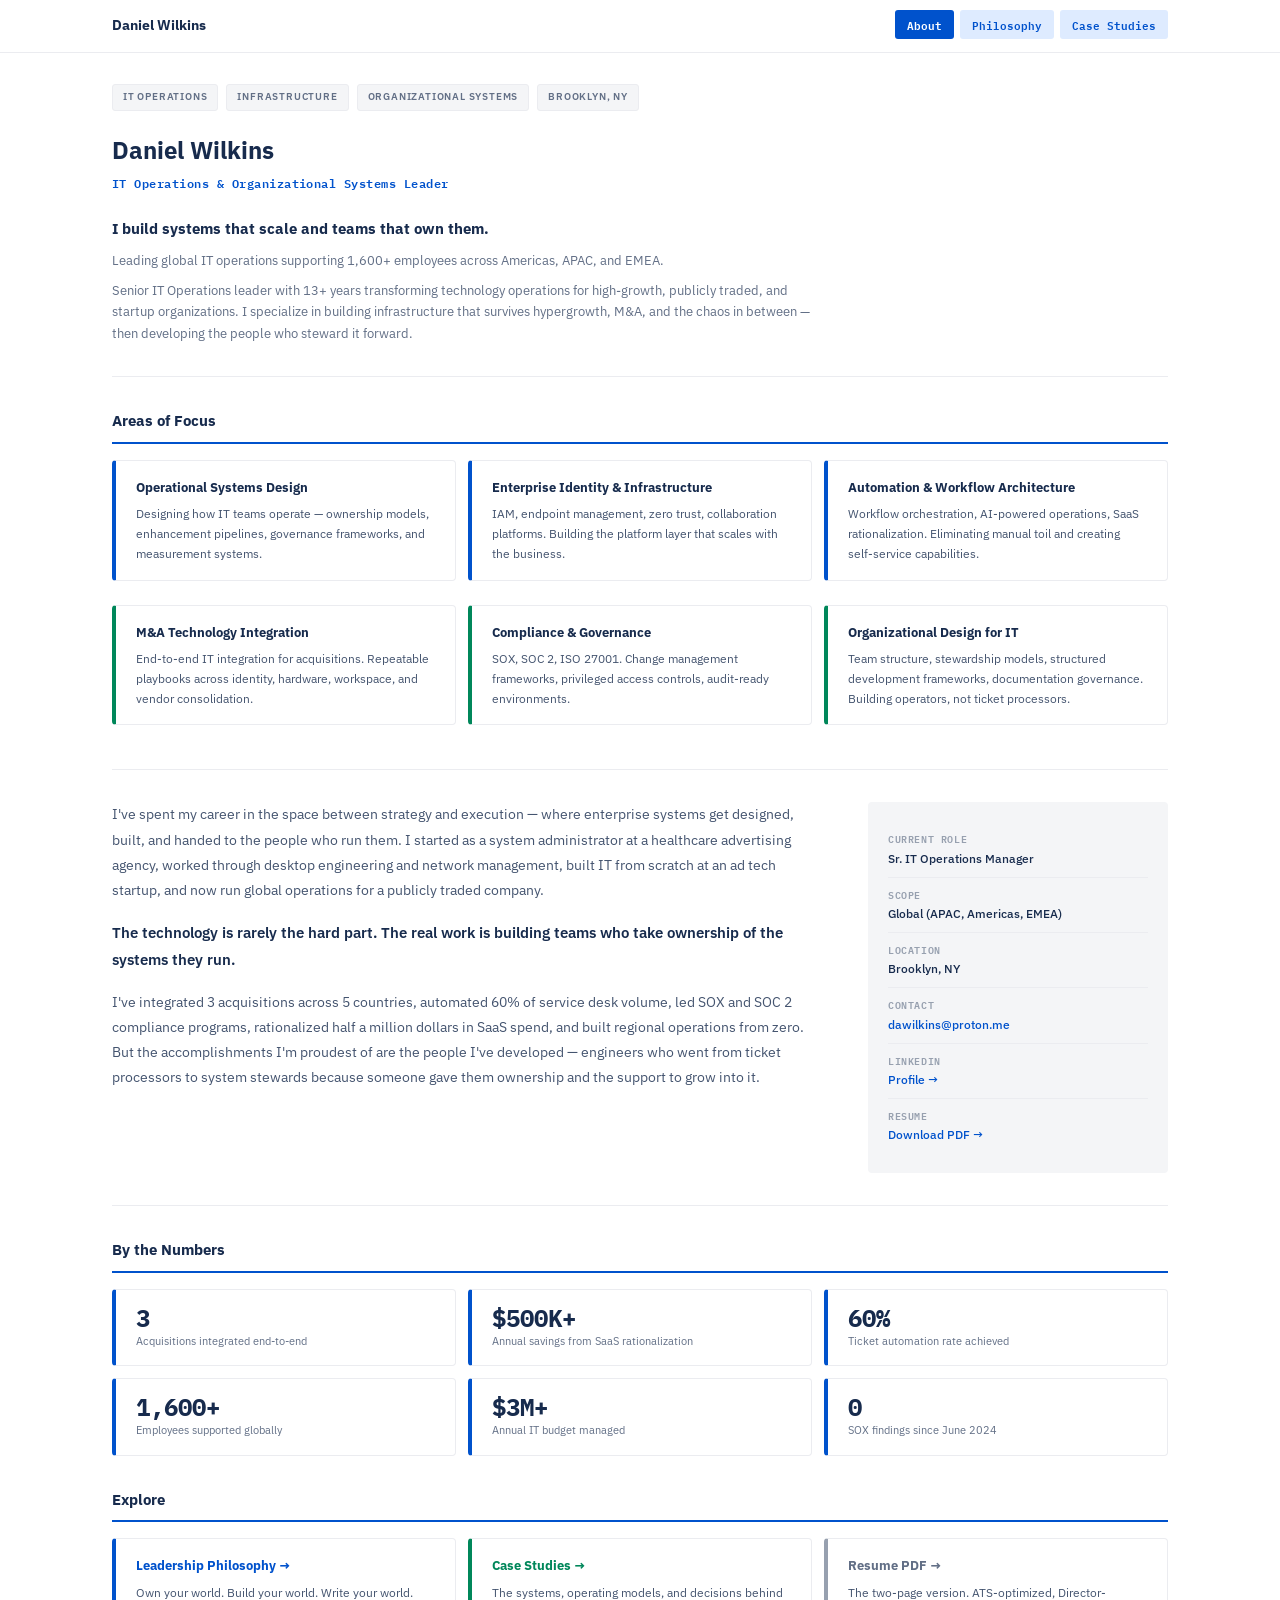
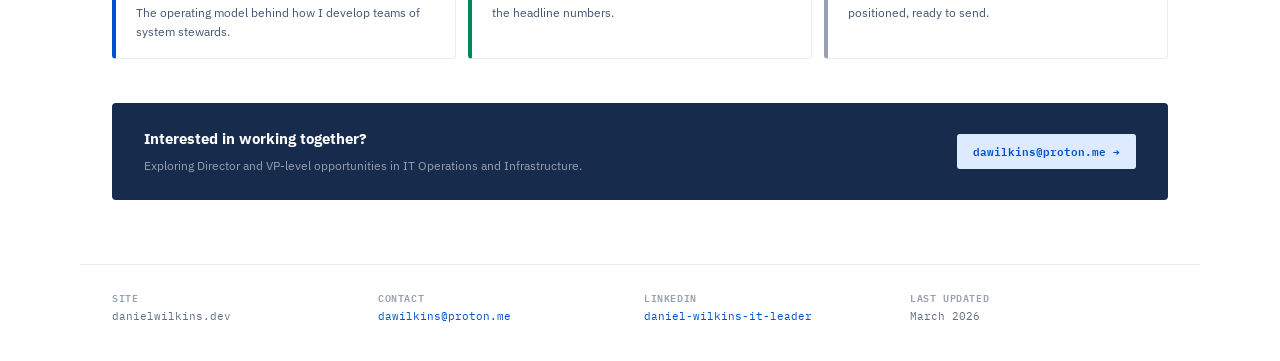
==== index.html @ 51b95b8a "v7 somewhat material updates" ====
<!DOCTYPE html>
<html lang="en">
<head>
<meta charset="UTF-8">
<meta name="viewport" content="width=device-width, initial-scale=1.0">
<title>Daniel Wilkins — IT Operations & Organizational Systems Leader</title>
<meta name="description" content="IT Operations leader who builds scalable operational platforms, develops system stewards, and drives measurable business outcomes across global organizations.">
<link rel="stylesheet" href="style.css">
</head>
<body>
<nav class="nav"><div class="nav-inner">
  <a href="index.html" class="nav-name">Daniel Wilkins</a>
  <button class="nav-toggle" aria-label="Menu" onclick="document.querySelector('.nav-links').classList.toggle('open')"><span></span><span></span><span></span></button>
  <ul class="nav-links">
    <li><a href="index.html" class="active">About</a></li>
    <li><a href="philosophy.html">Philosophy</a></li>
    <li><a href="case-studies.html">Case Studies</a></li>
  </ul>
</div></nav>

<div class="page">

  <div class="scope-bar">
    <span class="scope-tag">IT Operations</span>
    <span class="scope-tag">Infrastructure</span>
    <span class="scope-tag">Organizational Systems</span>
    <span class="scope-tag">Brooklyn, NY</span>
  </div>

  <h1 class="page-title">Daniel Wilkins</h1>
  <p style="font-family:var(--mono);font-size:12px;font-weight:600;color:var(--blue);letter-spacing:.04em;margin-bottom:24px;">IT Operations &amp; Organizational Systems Leader</p>

  <p style="font-family:var(--sans);font-size:15px;font-weight:700;color:var(--text);margin-bottom:8px;">I build systems that scale and teams that own them.</p>
  <p style="font-family:var(--sans);font-size:13px;color:var(--text-m);margin-bottom:8px;">Leading global IT operations supporting 1,600+ employees across Americas, APAC, and EMEA.</p>
  <p class="page-subtitle">Senior IT Operations leader with 13+ years transforming technology operations for high-growth, publicly traded, and startup organizations. I specialize in building infrastructure that survives hypergrowth, M&amp;A, and the chaos in between &mdash; then developing the people who steward it forward.</p>

  <hr class="divider">

  <div class="section fade-in">
    <div class="section-header">Areas of Focus</div>
    <div class="three-col">
      <div class="card card-blue"><div class="card-title">Operational Systems Design</div><p>Designing how IT teams operate &mdash; ownership models, enhancement pipelines, governance frameworks, and measurement systems.</p></div>
      <div class="card card-blue"><div class="card-title">Enterprise Identity &amp; Infrastructure</div><p>IAM, endpoint management, zero trust, collaboration platforms. Building the platform layer that scales with the business.</p></div>
      <div class="card card-blue"><div class="card-title">Automation &amp; Workflow Architecture</div><p>Workflow orchestration, AI-powered operations, SaaS rationalization. Eliminating manual toil and creating self-service capabilities.</p></div>
    </div>
    <div class="three-col">
      <div class="card card-green"><div class="card-title">M&amp;A Technology Integration</div><p>End-to-end IT integration for acquisitions. Repeatable playbooks across identity, hardware, workspace, and vendor consolidation.</p></div>
      <div class="card card-green"><div class="card-title">Compliance &amp; Governance</div><p>SOX, SOC 2, ISO 27001. Change management frameworks, privileged access controls, audit-ready environments.</p></div>
      <div class="card card-green"><div class="card-title">Organizational Design for IT</div><p>Team structure, stewardship models, structured development frameworks, documentation governance. Building operators, not ticket processors.</p></div>
    </div>
  </div>

  <hr class="divider">

  <div class="hero-grid fade-in">
    <div>
      <div class="hero-statement">I've spent my career in the space between strategy and execution &mdash; where enterprise systems get designed, built, and handed to the people who run them. I started as a system administrator at a healthcare advertising agency, worked through desktop engineering and network management, built IT from scratch at an ad tech startup, and now run global operations for a publicly traded company.</div>
      <div class="hero-statement"><strong style="font-size:15px;color:var(--text);">The technology is rarely the hard part. The real work is building teams who take ownership of the systems they run.</strong></div>
      <div class="hero-statement">I've integrated 3 acquisitions across 5 countries, automated 60% of service desk volume, led SOX and SOC 2 compliance programs, rationalized half a million dollars in SaaS spend, and built regional operations from zero. But the accomplishments I'm proudest of are the people I've developed &mdash; engineers who went from ticket processors to system stewards because someone gave them ownership and the support to grow into it.</div>
    </div>
    <div class="hero-meta-card">
      <div class="meta-row"><div class="meta-label">Current Role</div><div class="meta-value">Sr. IT Operations Manager</div></div>
      <div class="meta-row"><div class="meta-label">Scope</div><div class="meta-value">Global (APAC, Americas, EMEA)</div></div>
      <div class="meta-row"><div class="meta-label">Location</div><div class="meta-value">Brooklyn, NY</div></div>
      <div class="meta-row"><div class="meta-label">Contact</div><div class="meta-value"><a href="mailto:dawilkins@proton.me">dawilkins@proton.me</a></div></div>
      <div class="meta-row"><div class="meta-label">LinkedIn</div><div class="meta-value"><a href="https://www.linkedin.com/in/daniel-wilkins-it-leader/" target="_blank">Profile &rarr;</a></div></div>
      <div class="meta-row"><div class="meta-label">Resume</div><div class="meta-value"><a href="Daniel_Wilkins_Resume.pdf" target="_blank">Download PDF &rarr;</a></div></div>
    </div>
  </div>

  <hr class="divider">

  <div class="section fade-in">
    <div class="section-header">By the Numbers</div>
    <div class="stat-grid">
      <div class="stat-card"><div class="stat-number">3</div><div class="stat-label">Acquisitions integrated end-to-end</div></div>
      <div class="stat-card"><div class="stat-number">$500K+</div><div class="stat-label">Annual savings from SaaS rationalization</div></div>
      <div class="stat-card"><div class="stat-number">60%</div><div class="stat-label">Ticket automation rate achieved</div></div>
      <div class="stat-card"><div class="stat-number">1,600+</div><div class="stat-label">Employees supported globally</div></div>
      <div class="stat-card"><div class="stat-number">$3M+</div><div class="stat-label">Annual IT budget managed</div></div>
      <div class="stat-card"><div class="stat-number">0</div><div class="stat-label">SOX findings since June 2024</div></div>
    </div>
  </div>

  <div class="section fade-in">
    <div class="section-header">Explore</div>
    <div class="three-col">
      <a href="philosophy.html" class="card card-blue" style="text-decoration:none;transition:border-color .15s">
        <div class="card-title" style="color:var(--blue)">Leadership Philosophy &rarr;</div>
        <p>Own your world. Build your world. Write your world. The operating model behind how I develop teams of system stewards.</p>
      </a>
      <a href="case-studies.html" class="card card-green" style="text-decoration:none;transition:border-color .15s">
        <div class="card-title" style="color:var(--green)">Case Studies &rarr;</div>
        <p>The systems, operating models, and decisions behind the headline numbers.</p>
      </a>
      <a href="Daniel_Wilkins_Resume.pdf" class="card card-gray" style="text-decoration:none;transition:border-color .15s" target="_blank">
        <div class="card-title" style="color:var(--text-m)">Resume PDF &rarr;</div>
        <p>The two-page version. ATS-optimized, Director-positioned, ready to send.</p>
      </a>
    </div>
  </div>

  <div class="cta-banner fade-in">
    <div><h3>Interested in working together?</h3><p>Exploring Director and VP-level opportunities in IT Operations and Infrastructure.</p></div>
    <a href="mailto:dawilkins@proton.me" class="cta-btn">dawilkins@proton.me &rarr;</a>
  </div>

</div>

<footer class="footer">
  <dl class="footer-meta">
    <div><dt>Site</dt><dd>danielwilkins.dev</dd></div>
    <div><dt>Contact</dt><dd><a href="mailto:dawilkins@proton.me">dawilkins@proton.me</a></dd></div>
    <div><dt>LinkedIn</dt><dd><a href="https://www.linkedin.com/in/daniel-wilkins-it-leader/">daniel-wilkins-it-leader</a></dd></div>
    <div><dt>Last Updated</dt><dd>March 2026</dd></div>
  </dl>
</footer>
<script src="script.js"></script>
</body>
</html>
---- style.css ----
@import url('https://fonts.googleapis.com/css2?family=IBM+Plex+Mono:wght@400;500;600;700&family=IBM+Plex+Sans:wght@400;500;600;700&display=swap');
*,*::before,*::after{box-sizing:border-box;margin:0;padding:0}
:root{--text:#172B4D;--text-s:#44546F;--text-m:#626F86;--text-sub:#97A0AF;--border:#EBECF0;--surface:#F4F5F7;--white:#fff;--blue:#0052CC;--blue-l:#DEEBFF;--blue-d:#0747A6;--red:#DE350B;--red-l:#FFEBE6;--green:#00875A;--green-l:#E3FCEF;--yellow:#FF991F;--yellow-l:#FFFAE6;--purple:#6554C0;--purple-l:#F3F0FF;--sans:'IBM Plex Sans',sans-serif;--mono:'IBM Plex Mono',monospace;--mw:1120px}
html{scroll-behavior:smooth;font-size:13px}
body{font-family:var(--sans);color:var(--text);background:var(--white);line-height:1.65;-webkit-font-smoothing:antialiased}
::selection{background:var(--blue);color:#fff}
a{color:var(--blue);text-decoration:none}a:hover{text-decoration:underline}

.nav{position:fixed;top:0;left:0;right:0;z-index:100;background:rgba(255,255,255,.96);backdrop-filter:blur(8px);-webkit-backdrop-filter:blur(8px);border-bottom:1px solid var(--border)}
.nav-inner{max-width:var(--mw);margin:0 auto;padding:0 32px;display:flex;align-items:center;justify-content:space-between;height:52px}
.nav-name{font-family:var(--sans);font-size:14px;font-weight:700;color:var(--text);text-decoration:none}
.nav-links{display:flex;gap:6px;list-style:none}
.nav-links a{font-family:var(--mono);font-size:11px;font-weight:600;color:var(--blue);text-decoration:none;padding:5px 12px;border-radius:3px;background:var(--blue-l);transition:.15s}
.nav-links a:hover,.nav-links a.active{background:var(--blue);color:#fff;text-decoration:none}
.nav-toggle{display:none;background:none;border:none;cursor:pointer;padding:8px}
.nav-toggle span{display:block;width:20px;height:2px;background:var(--text);margin:4px 0}
@media(max-width:640px){.nav-toggle{display:block}.nav-links{display:none;position:absolute;top:52px;left:0;right:0;background:var(--white);border-bottom:1px solid var(--border);flex-direction:column;padding:16px 32px;gap:8px}.nav-links.open{display:flex}.nav-links a{display:block}}

.page{max-width:var(--mw);margin:0 auto;padding:84px 32px 64px}
.scope-bar{display:flex;flex-wrap:wrap;gap:8px;margin-bottom:24px}
.scope-tag{font-family:var(--sans);font-size:10px;font-weight:600;letter-spacing:.08em;text-transform:uppercase;padding:4px 10px;border-radius:3px;background:var(--surface);color:var(--text-m);border:1px solid var(--border)}
.page-title{font-family:var(--sans);font-size:24px;font-weight:700;color:var(--text);margin-bottom:8px;line-height:1.3}
.page-subtitle{font-family:var(--sans);font-size:13px;color:var(--text-m);margin-bottom:32px;max-width:720px;line-height:1.65}
.divider{border:none;border-top:1px solid var(--border);margin:32px 0}
.section{margin-bottom:32px}
.section-header{font-family:var(--sans);font-size:15px;font-weight:700;color:var(--text);padding-bottom:8px;border-bottom:2px solid var(--blue);margin-bottom:16px;display:flex;align-items:center;justify-content:space-between;flex-wrap:wrap;gap:8px}
.badge{font-family:var(--sans);font-size:10px;font-weight:600;letter-spacing:.06em;text-transform:uppercase;padding:3px 8px;border-radius:3px;display:inline-block}
.badge-blue{background:var(--blue-l);color:var(--blue-d)}.badge-green{background:var(--green-l);color:#006644}.badge-yellow{background:var(--yellow-l);color:#974F0C}.badge-red{background:var(--red-l);color:#BF2600}.badge-purple{background:var(--purple-l);color:#403294}.badge-gray{background:var(--surface);color:var(--text-m)}

.card{background:var(--white);border:1px solid var(--border);border-radius:4px;padding:16px 20px;margin-bottom:12px}
.card-blue{border-left:4px solid var(--blue)}.card-red{border-left:4px solid var(--red)}.card-green{border-left:4px solid var(--green)}.card-yellow{border-left:4px solid var(--yellow)}.card-purple{border-left:4px solid var(--purple)}.card-gray{border-left:4px solid var(--text-sub)}
.card-title{font-family:var(--sans);font-size:13px;font-weight:700;color:var(--text);margin-bottom:6px;display:flex;align-items:center;gap:8px;flex-wrap:wrap}
.card p,.card li{font-family:var(--sans);font-size:12px;color:var(--text-s);line-height:1.65}
.card ul{margin:6px 0 0 18px}.card li{margin-bottom:4px}

.hero-grid{display:grid;grid-template-columns:1fr 300px;gap:48px;margin-bottom:32px;align-items:start}
@media(max-width:768px){.hero-grid{grid-template-columns:1fr;gap:24px}}
.hero-statement{font-family:var(--sans);font-size:14px;color:var(--text-s);line-height:1.8;margin-bottom:16px}
.hero-statement strong{color:var(--text);font-weight:600}
.hero-meta-card{background:var(--surface);border-radius:4px;padding:20px}
.meta-row{padding:8px 0;border-bottom:1px solid var(--border)}.meta-row:last-child{border-bottom:none}
.meta-label{font-family:var(--mono);font-size:10px;font-weight:600;text-transform:uppercase;letter-spacing:.06em;color:var(--text-sub);margin-bottom:2px}
.meta-value{font-family:var(--sans);font-size:12px;font-weight:500;color:var(--text)}
.meta-value a{color:var(--blue)}

.stat-grid{display:grid;grid-template-columns:repeat(3,1fr);gap:12px;margin-bottom:12px}
@media(max-width:640px){.stat-grid{grid-template-columns:1fr 1fr}}
.stat-card{background:var(--white);border:1px solid var(--border);border-left:4px solid var(--blue);border-radius:4px;padding:16px 20px}
.stat-number{font-family:var(--mono);font-size:24px;font-weight:700;color:var(--text);line-height:1;margin-bottom:4px}
.stat-label{font-family:var(--sans);font-size:11px;color:var(--text-m);line-height:1.4}

.three-col{display:grid;grid-template-columns:1fr 1fr 1fr;gap:12px;margin-bottom:12px}
@media(max-width:640px){.three-col{grid-template-columns:1fr}}

.mantra-block{background:var(--text);color:#fff;padding:32px;border-radius:4px;margin:24px 0;text-align:center}
.mantra-block blockquote{font-family:var(--sans);font-size:18px;font-weight:700;line-height:1.5;font-style:normal}
.principle-number{font-family:var(--mono);font-size:10px;font-weight:600;letter-spacing:.08em;text-transform:uppercase;color:var(--blue);margin-bottom:4px}

.cta-banner{background:var(--text);border-radius:4px;padding:24px 32px;display:flex;align-items:center;justify-content:space-between;gap:24px;flex-wrap:wrap;margin-top:32px}
.cta-banner h3{font-family:var(--sans);font-size:15px;font-weight:700;color:#fff}
.cta-banner p{font-family:var(--sans);font-size:12px;color:var(--text-sub);margin-top:4px}
.cta-btn{font-family:var(--mono);font-size:11px;font-weight:600;color:var(--blue);background:var(--blue-l);padding:8px 16px;border-radius:3px;text-decoration:none;transition:.15s;white-space:nowrap}
.cta-btn:hover{background:var(--blue);color:#fff;text-decoration:none}

.dl-link{display:inline-flex;align-items:center;gap:6px;font-family:var(--mono);font-size:11px;font-weight:600;color:var(--blue);background:var(--blue-l);padding:6px 14px;border-radius:3px;text-decoration:none;transition:.15s}
.dl-link:hover{background:var(--blue);color:#fff;text-decoration:none}

.case-block{margin-bottom:12px}
.case-block h4{font-family:var(--sans);font-size:12px;font-weight:700;color:var(--text);text-transform:uppercase;letter-spacing:.04em;margin-bottom:6px}
.case-block p,.case-block li{font-family:var(--sans);font-size:12px;color:var(--text-s);line-height:1.65}
.case-block ul{margin:6px 0 0 18px}.case-block li{margin-bottom:4px}
.outcomes-box{background:var(--green-l);border-left:4px solid var(--green);border-radius:4px;padding:16px 20px;margin-top:12px}
.outcomes-box h4{font-family:var(--sans);font-size:12px;font-weight:700;color:#006644;text-transform:uppercase;letter-spacing:.04em;margin-bottom:6px}
.outcomes-box ul{list-style:none;margin:0;padding:0}
.outcomes-box li{font-family:var(--sans);font-size:12px;color:#006644;font-weight:500;padding:3px 0}

.footer{border-top:1px solid var(--border);padding:24px 32px;max-width:var(--mw);margin:0 auto}
.footer-meta{display:grid;grid-template-columns:repeat(auto-fit,minmax(180px,1fr));gap:8px;font-size:11px}
.footer-meta dt{font-family:var(--mono);font-weight:600;text-transform:uppercase;font-size:10px;letter-spacing:.06em;color:var(--text-sub);margin-bottom:2px}
.footer-meta dd{font-family:var(--mono);color:var(--text-m);margin-bottom:12px}
.fade-in{opacity:0;transform:translateY(12px);transition:opacity .4s ease,transform .4s ease}
.fade-in.visible{opacity:1;transform:translateY(0)}
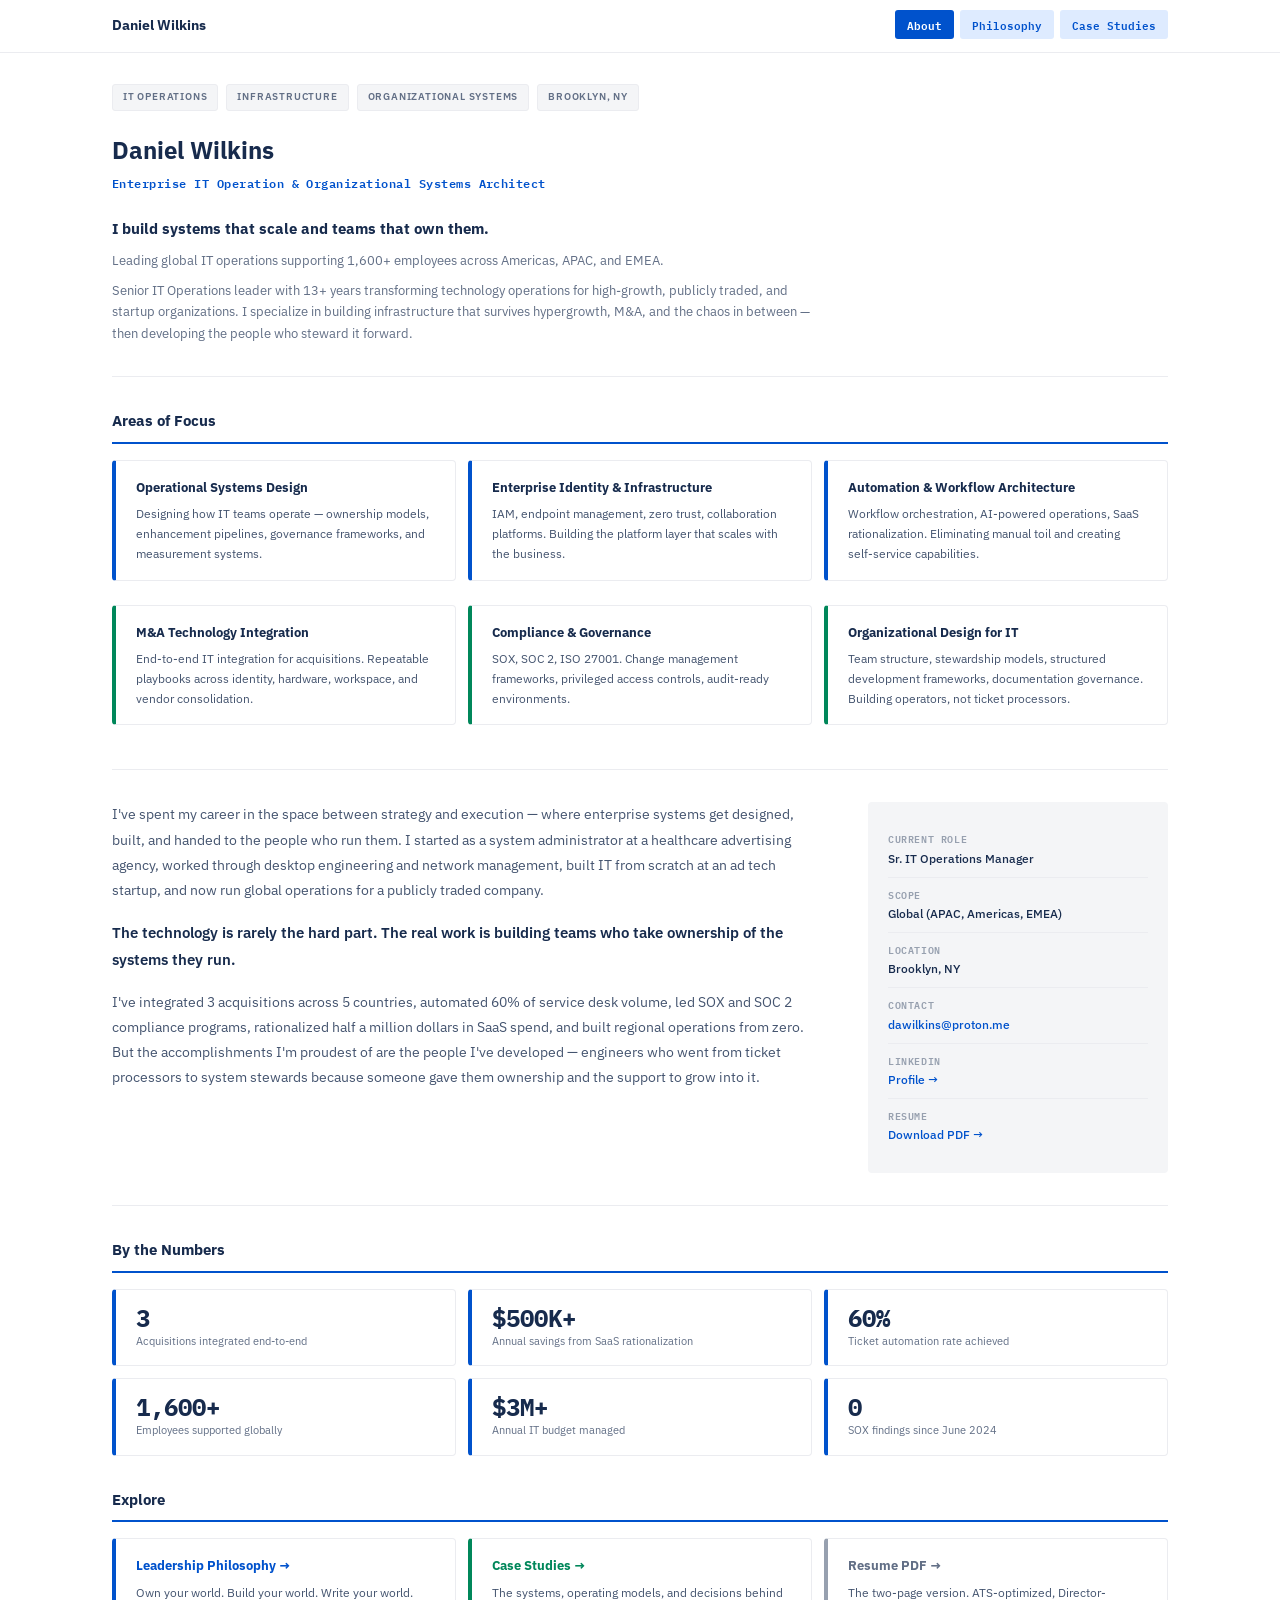
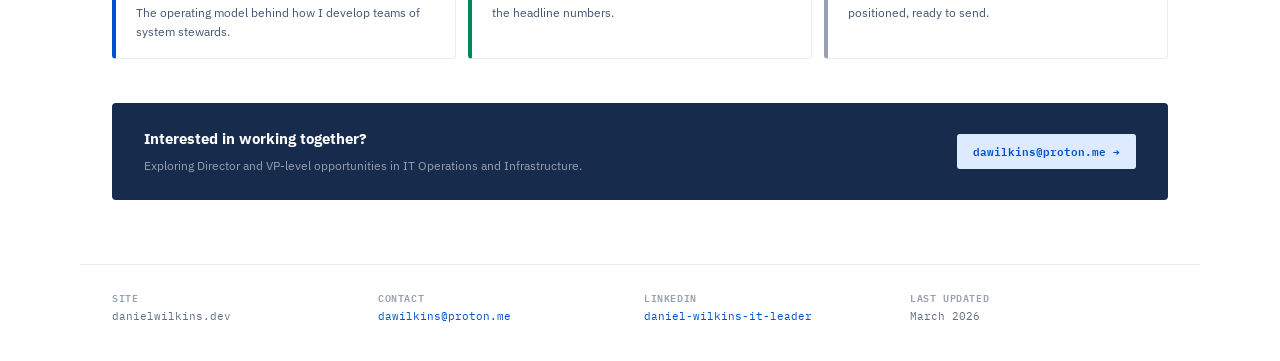
==== commit 42a53c37: "Update index.html slight update to header" ====
--- a/index.html
+++ b/index.html
@@ -28,7 +28,7 @@
   </div>
 
   <h1 class="page-title">Daniel Wilkins</h1>
-  <p style="font-family:var(--mono);font-size:12px;font-weight:600;color:var(--blue);letter-spacing:.04em;margin-bottom:24px;">IT Operations &amp; Organizational Systems Leader</p>
+  <p style="font-family:var(--mono);font-size:12px;font-weight:600;color:var(--blue);letter-spacing:.04em;margin-bottom:24px;">Enterprise IT Operation &amp; Organizational Systems Architect</p>
 
   <p style="font-family:var(--sans);font-size:15px;font-weight:700;color:var(--text);margin-bottom:8px;">I build systems that scale and teams that own them.</p>
   <p style="font-family:var(--sans);font-size:13px;color:var(--text-m);margin-bottom:8px;">Leading global IT operations supporting 1,600+ employees across Americas, APAC, and EMEA.</p>
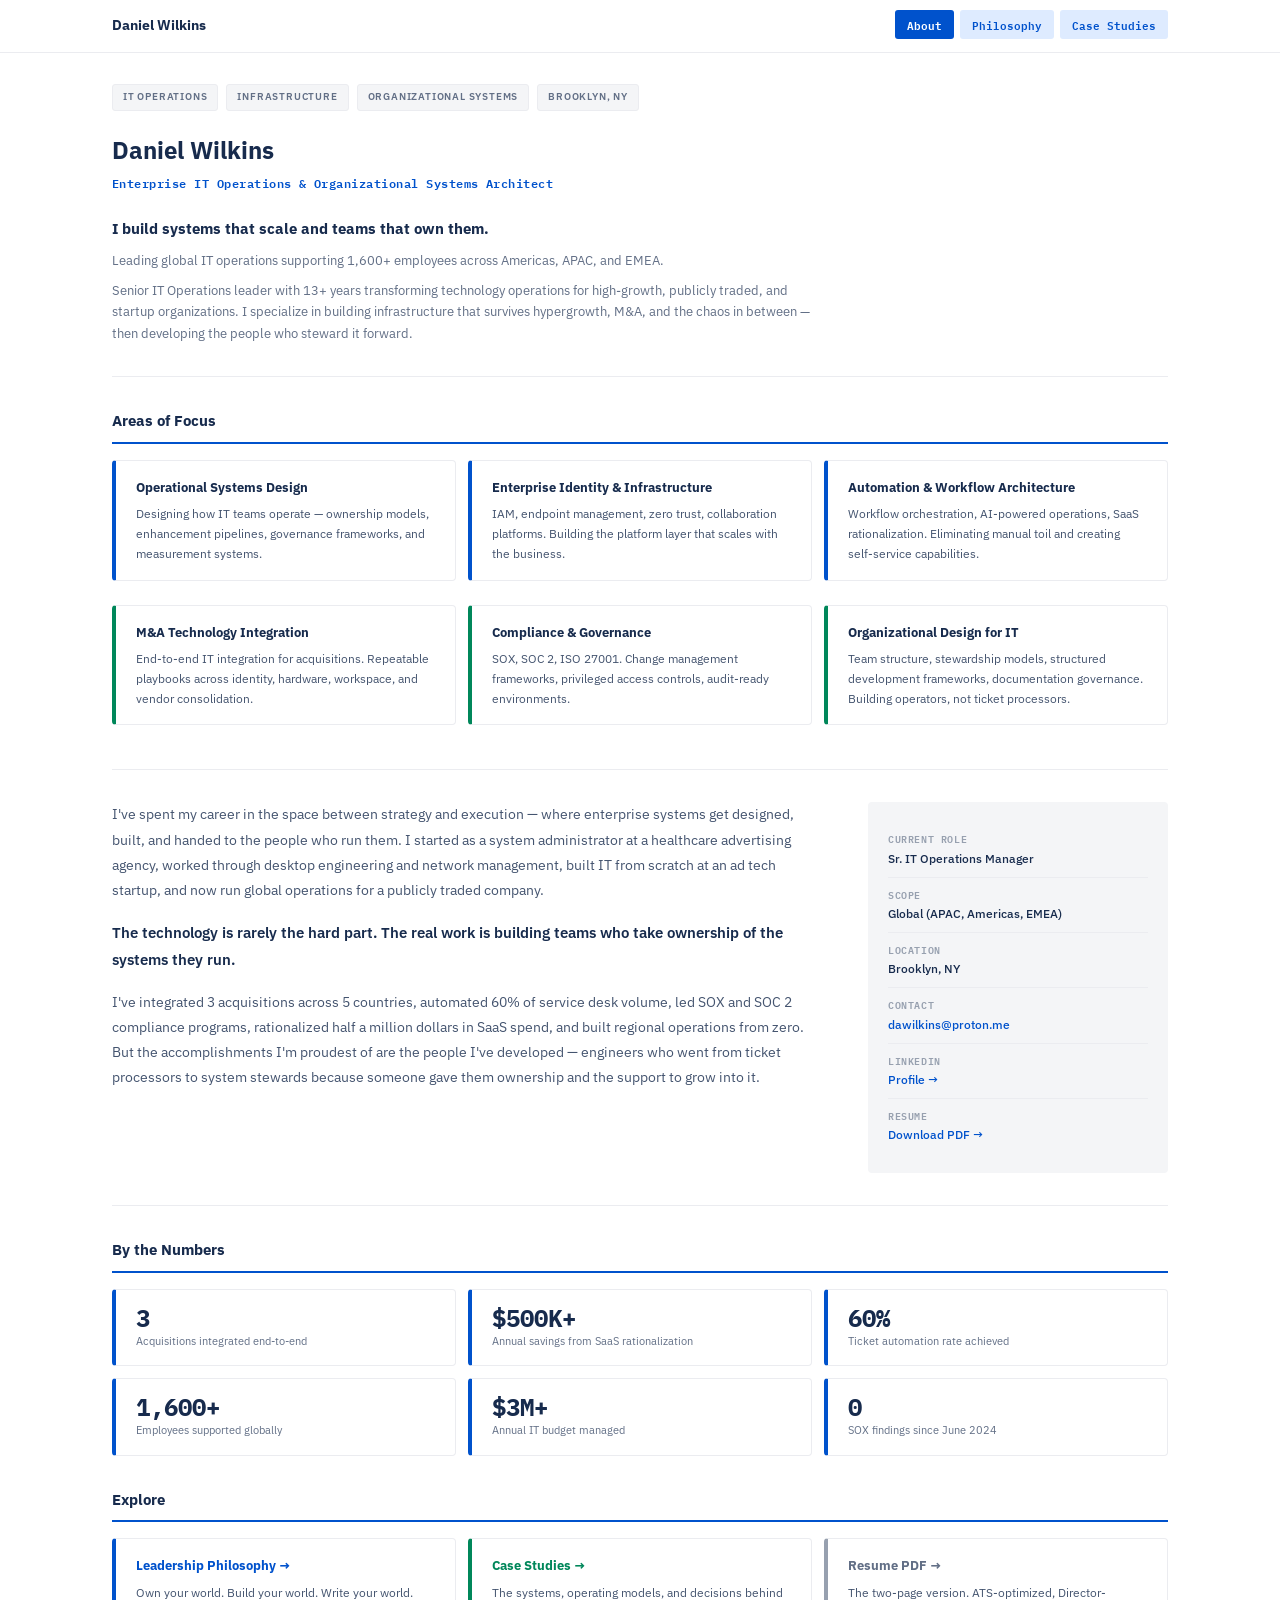
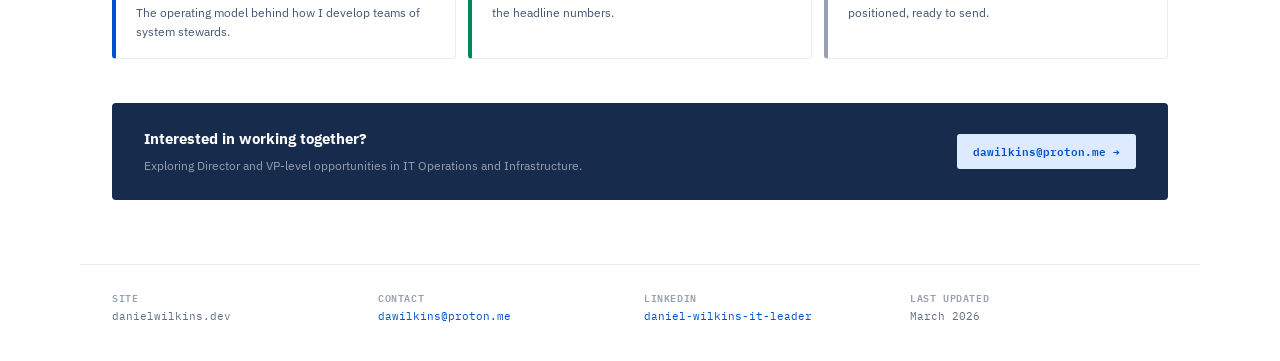
==== commit db24fab9: "Update index.html forgot an 's'" ====
--- a/index.html
+++ b/index.html
@@ -28,7 +28,7 @@
   </div>
 
   <h1 class="page-title">Daniel Wilkins</h1>
-  <p style="font-family:var(--mono);font-size:12px;font-weight:600;color:var(--blue);letter-spacing:.04em;margin-bottom:24px;">Enterprise IT Operation &amp; Organizational Systems Architect</p>
+  <p style="font-family:var(--mono);font-size:12px;font-weight:600;color:var(--blue);letter-spacing:.04em;margin-bottom:24px;">Enterprise IT Operations &amp; Organizational Systems Architect</p>
 
   <p style="font-family:var(--sans);font-size:15px;font-weight:700;color:var(--text);margin-bottom:8px;">I build systems that scale and teams that own them.</p>
   <p style="font-family:var(--sans);font-size:13px;color:var(--text-m);margin-bottom:8px;">Leading global IT operations supporting 1,600+ employees across Americas, APAC, and EMEA.</p>
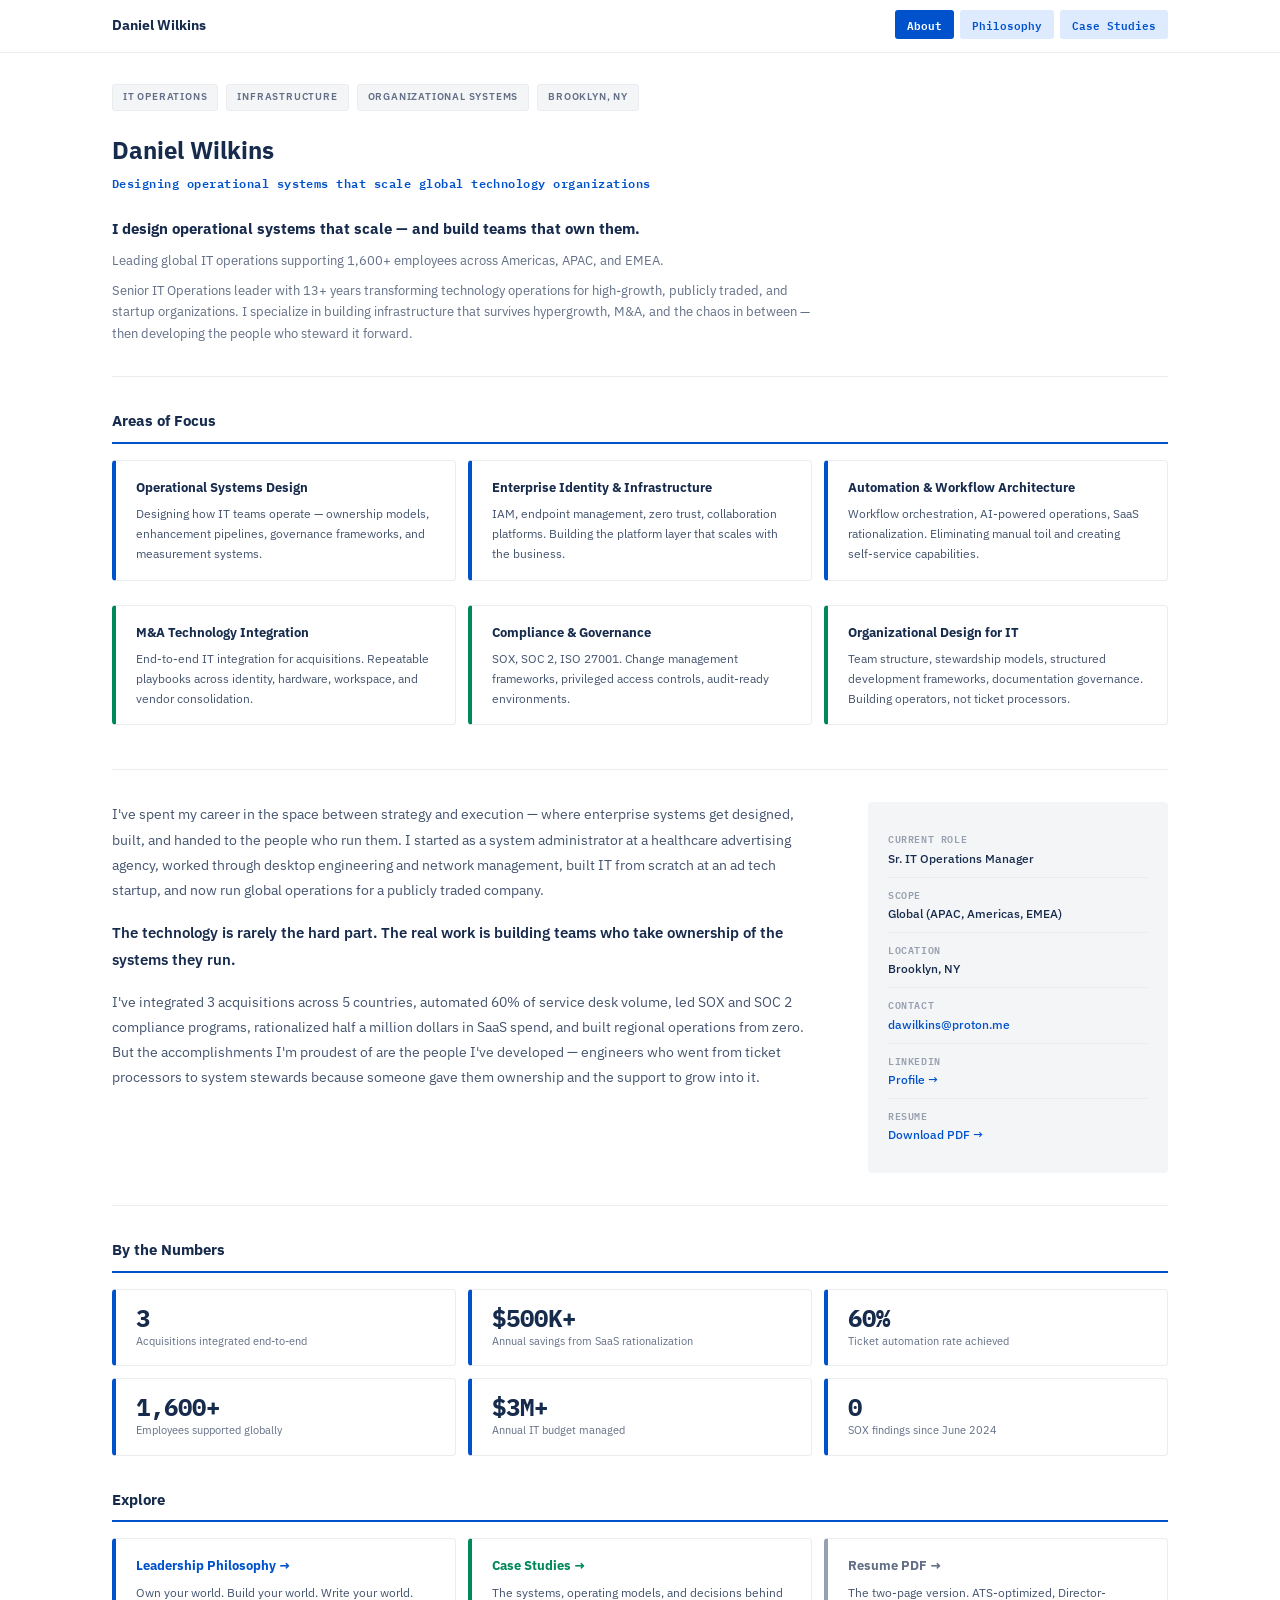
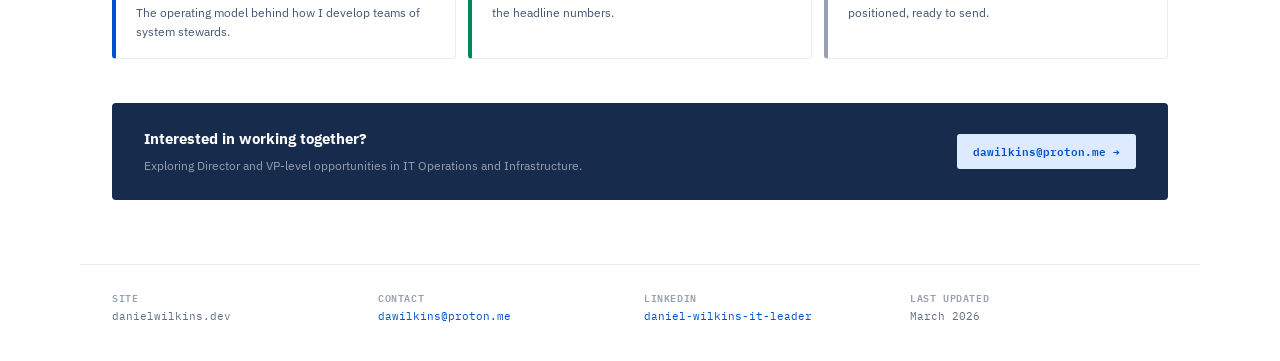
==== commit 458530a3: "Update index.html wording change sir" ====
--- a/index.html
+++ b/index.html
@@ -28,9 +28,9 @@
   </div>
 
   <h1 class="page-title">Daniel Wilkins</h1>
-  <p style="font-family:var(--mono);font-size:12px;font-weight:600;color:var(--blue);letter-spacing:.04em;margin-bottom:24px;">Enterprise IT Operations &amp; Organizational Systems Architect</p>
+  <p style="font-family:var(--mono);font-size:12px;font-weight:600;color:var(--blue);letter-spacing:.04em;margin-bottom:24px;">Designing operational systems that scale global technology organizations</p>
 
-  <p style="font-family:var(--sans);font-size:15px;font-weight:700;color:var(--text);margin-bottom:8px;">I build systems that scale and teams that own them.</p>
+  <p style="font-family:var(--sans);font-size:15px;font-weight:700;color:var(--text);margin-bottom:8px;">I design operational systems that scale — and build teams that own them.</p>
   <p style="font-family:var(--sans);font-size:13px;color:var(--text-m);margin-bottom:8px;">Leading global IT operations supporting 1,600+ employees across Americas, APAC, and EMEA.</p>
   <p class="page-subtitle">Senior IT Operations leader with 13+ years transforming technology operations for high-growth, publicly traded, and startup organizations. I specialize in building infrastructure that survives hypergrowth, M&amp;A, and the chaos in between &mdash; then developing the people who steward it forward.</p>
 
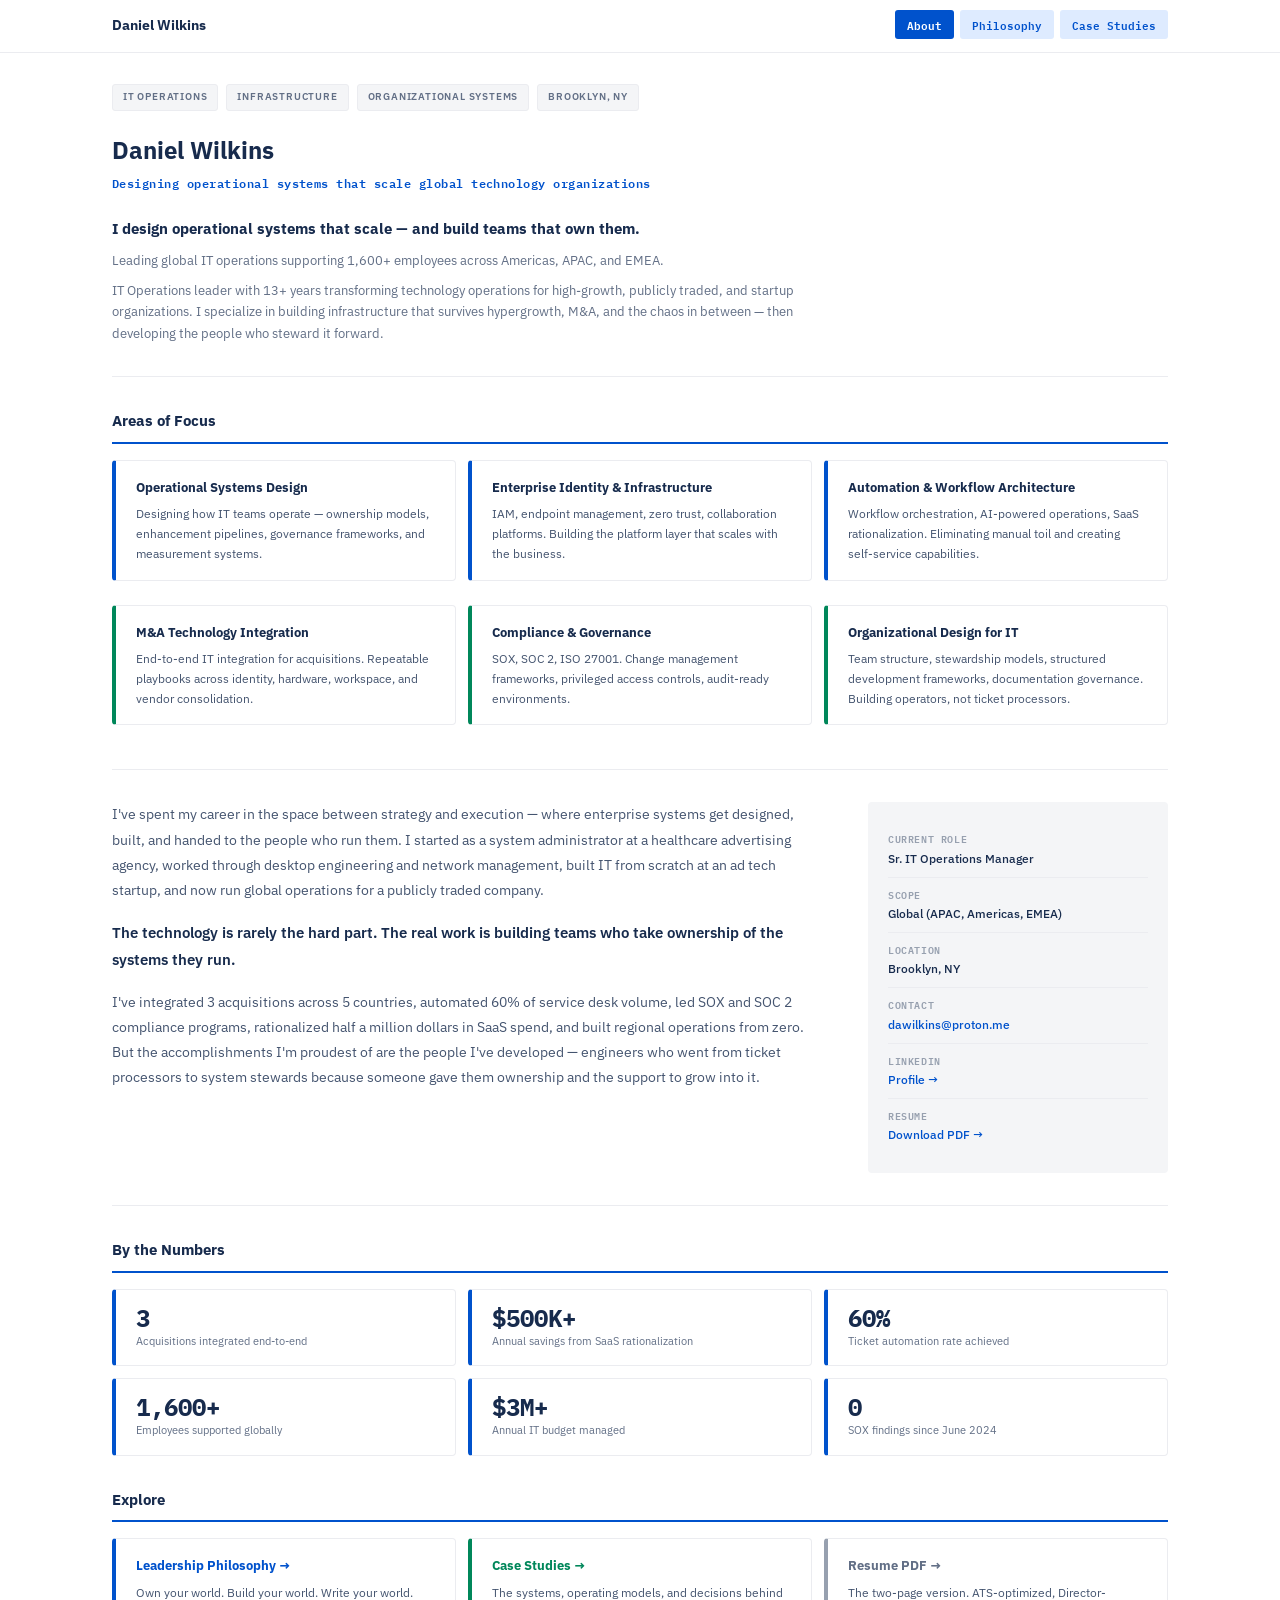
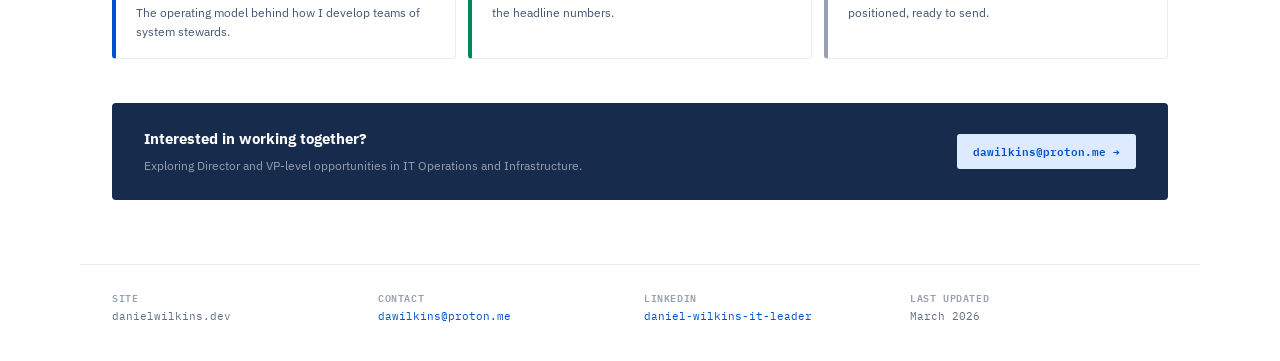
==== commit 5b338d41: "Update index.html smol update" ====
--- a/index.html
+++ b/index.html
@@ -32,7 +32,7 @@
 
   <p style="font-family:var(--sans);font-size:15px;font-weight:700;color:var(--text);margin-bottom:8px;">I design operational systems that scale — and build teams that own them.</p>
   <p style="font-family:var(--sans);font-size:13px;color:var(--text-m);margin-bottom:8px;">Leading global IT operations supporting 1,600+ employees across Americas, APAC, and EMEA.</p>
-  <p class="page-subtitle">Senior IT Operations leader with 13+ years transforming technology operations for high-growth, publicly traded, and startup organizations. I specialize in building infrastructure that survives hypergrowth, M&amp;A, and the chaos in between &mdash; then developing the people who steward it forward.</p>
+  <p class="page-subtitle">IT Operations leader with 13+ years transforming technology operations for high-growth, publicly traded, and startup organizations. I specialize in building infrastructure that survives hypergrowth, M&amp;A, and the chaos in between &mdash; then developing the people who steward it forward.</p>
 
   <hr class="divider">
 
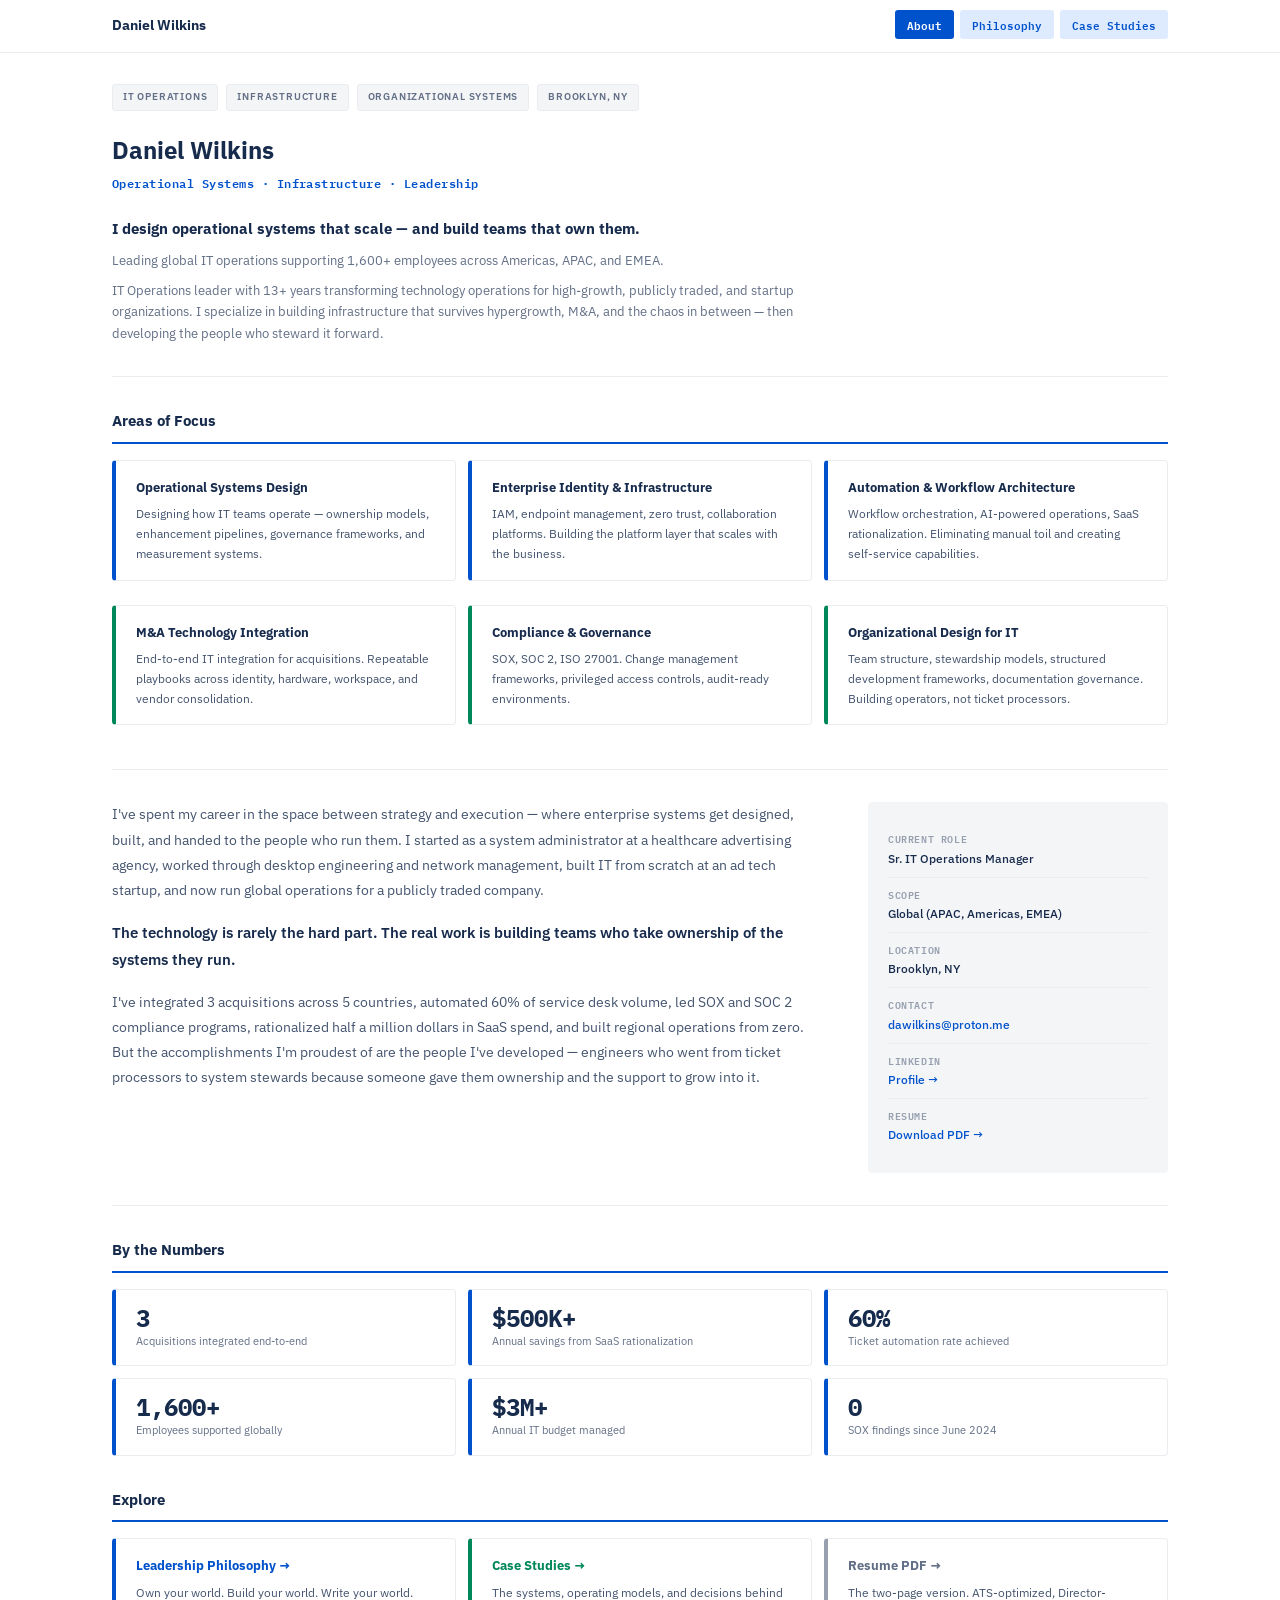
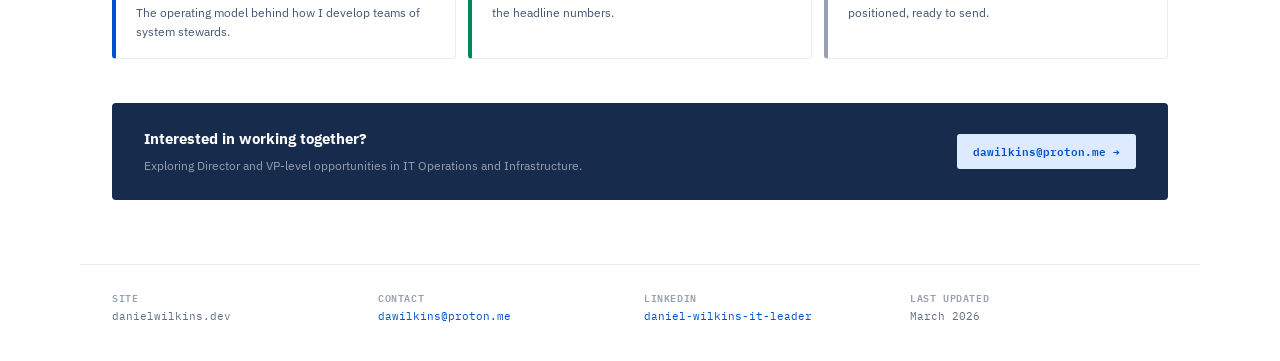
==== commit 7c6d820c: "Update index.html moar change" ====
--- a/index.html
+++ b/index.html
@@ -28,7 +28,7 @@
   </div>
 
   <h1 class="page-title">Daniel Wilkins</h1>
-  <p style="font-family:var(--mono);font-size:12px;font-weight:600;color:var(--blue);letter-spacing:.04em;margin-bottom:24px;">Designing operational systems that scale global technology organizations</p>
+  <p style="font-family:var(--mono);font-size:12px;font-weight:600;color:var(--blue);letter-spacing:.04em;margin-bottom:24px;">Operational Systems · Infrastructure · Leadership</p>
 
   <p style="font-family:var(--sans);font-size:15px;font-weight:700;color:var(--text);margin-bottom:8px;">I design operational systems that scale — and build teams that own them.</p>
   <p style="font-family:var(--sans);font-size:13px;color:var(--text-m);margin-bottom:8px;">Leading global IT operations supporting 1,600+ employees across Americas, APAC, and EMEA.</p>
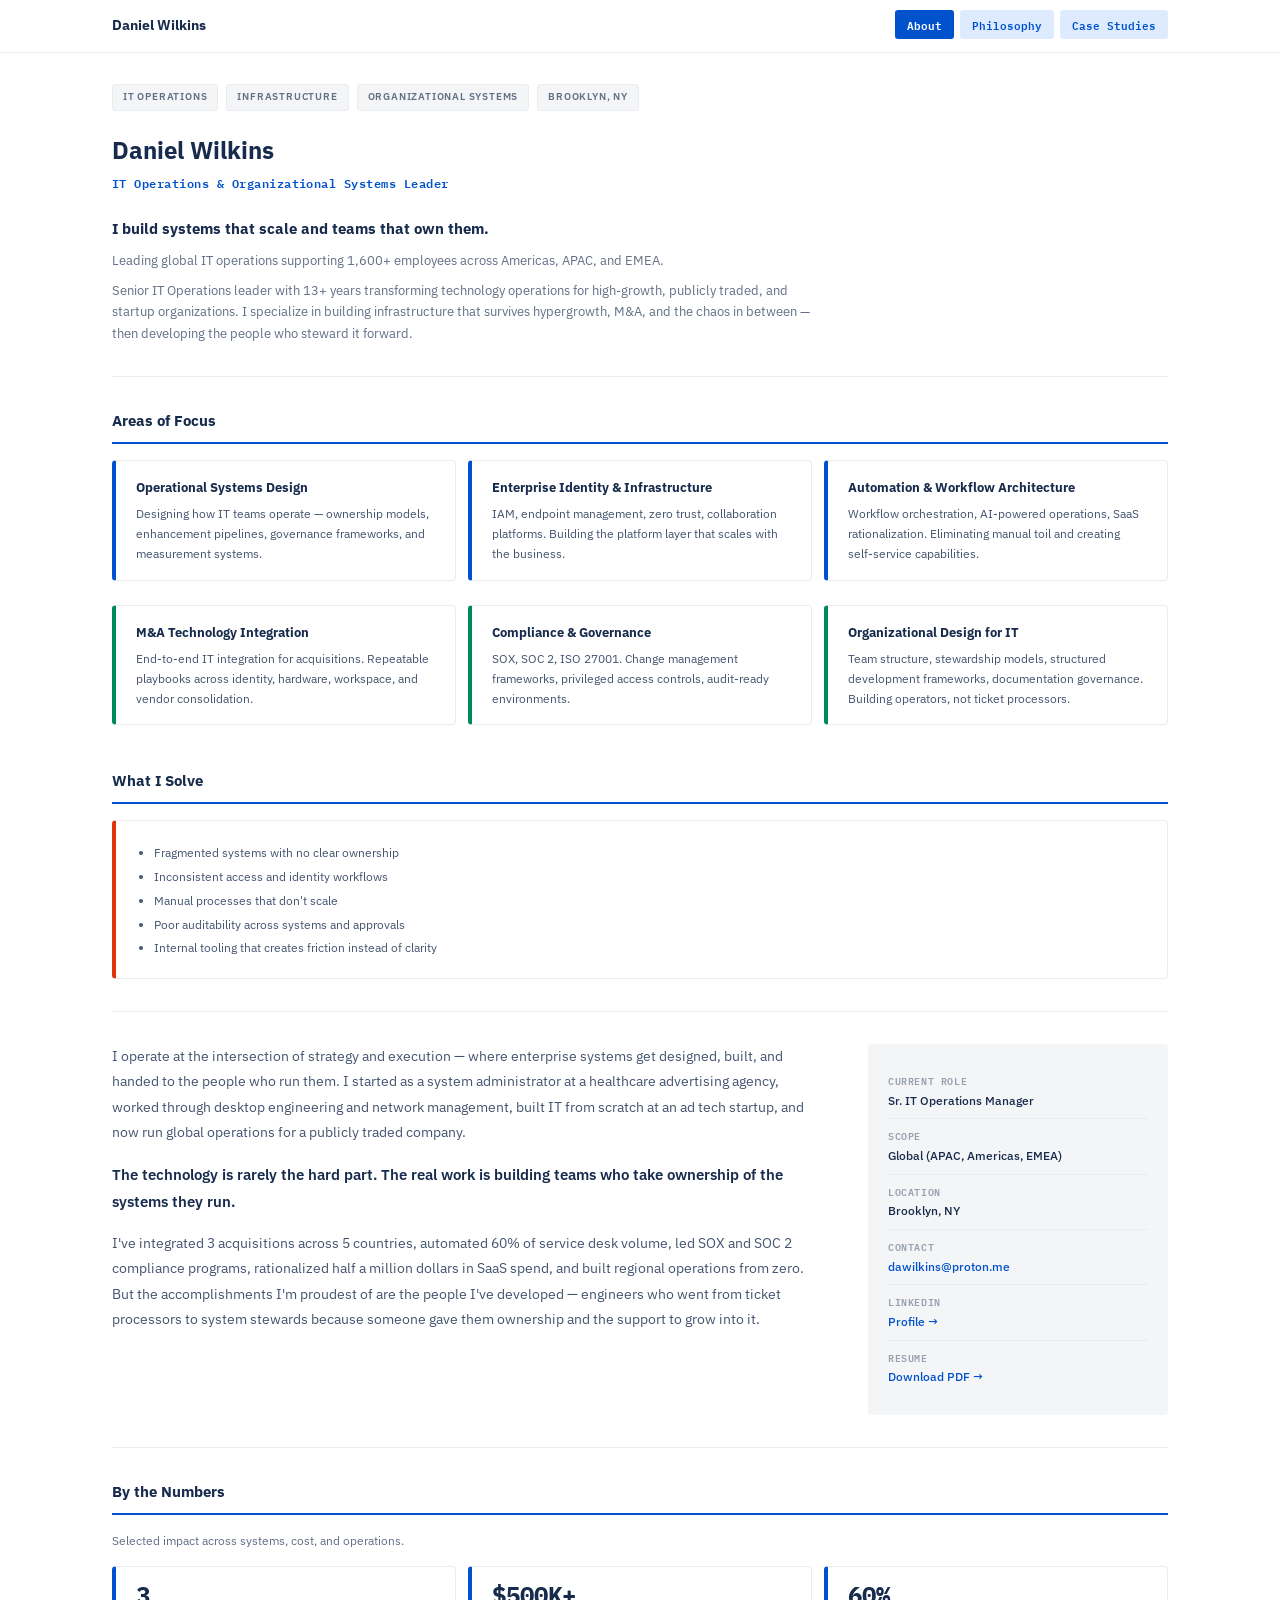
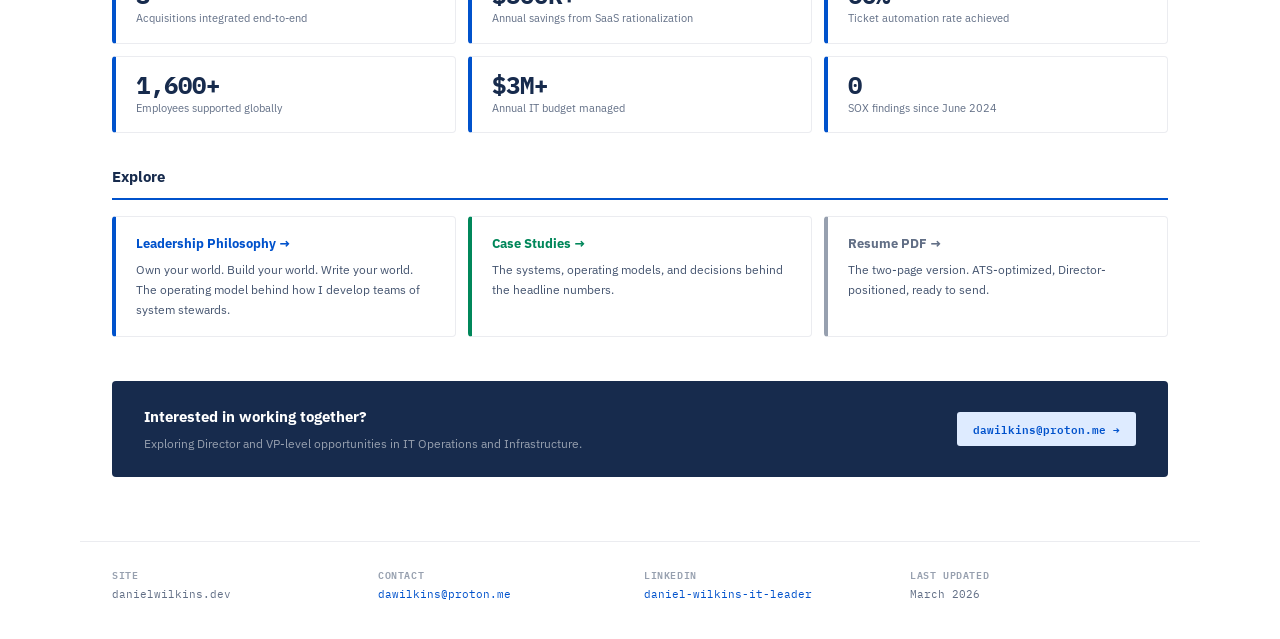
==== commit c2b2a53b: "Update index.html smol change" ====
--- a/index.html
+++ b/index.html
@@ -1,4 +1,5 @@
 <!DOCTYPE html>
+
 <html lang="en">
 <head>
 <meta charset="UTF-8">
@@ -28,11 +29,11 @@
   </div>
 
   <h1 class="page-title">Daniel Wilkins</h1>
-  <p style="font-family:var(--mono);font-size:12px;font-weight:600;color:var(--blue);letter-spacing:.04em;margin-bottom:24px;">Operational Systems · Infrastructure · Leadership</p>
+  <p style="font-family:var(--mono);font-size:12px;font-weight:600;color:var(--blue);letter-spacing:.04em;margin-bottom:24px;">IT Operations &amp; Organizational Systems Leader</p>
 
-  <p style="font-family:var(--sans);font-size:15px;font-weight:700;color:var(--text);margin-bottom:8px;">I design operational systems that scale — and build teams that own them.</p>
+  <p style="font-family:var(--sans);font-size:15px;font-weight:700;color:var(--text);margin-bottom:8px;">I build systems that scale and teams that own them.</p>
   <p style="font-family:var(--sans);font-size:13px;color:var(--text-m);margin-bottom:8px;">Leading global IT operations supporting 1,600+ employees across Americas, APAC, and EMEA.</p>
-  <p class="page-subtitle">IT Operations leader with 13+ years transforming technology operations for high-growth, publicly traded, and startup organizations. I specialize in building infrastructure that survives hypergrowth, M&amp;A, and the chaos in between &mdash; then developing the people who steward it forward.</p>
+  <p class="page-subtitle">Senior IT Operations leader with 13+ years transforming technology operations for high-growth, publicly traded, and startup organizations. I specialize in building infrastructure that survives hypergrowth, M&amp;A, and the chaos in between &mdash; then developing the people who steward it forward.</p>
 
   <hr class="divider">
 
@@ -50,11 +51,24 @@
     </div>
   </div>
 
+  <div class="section fade-in">
+    <div class="section-header">What I Solve</div>
+    <div class="card card-red">
+      <ul>
+        <li>Fragmented systems with no clear ownership</li>
+        <li>Inconsistent access and identity workflows</li>
+        <li>Manual processes that don't scale</li>
+        <li>Poor auditability across systems and approvals</li>
+        <li>Internal tooling that creates friction instead of clarity</li>
+      </ul>
+    </div>
+  </div>
+
   <hr class="divider">
 
   <div class="hero-grid fade-in">
     <div>
-      <div class="hero-statement">I've spent my career in the space between strategy and execution &mdash; where enterprise systems get designed, built, and handed to the people who run them. I started as a system administrator at a healthcare advertising agency, worked through desktop engineering and network management, built IT from scratch at an ad tech startup, and now run global operations for a publicly traded company.</div>
+      <div class="hero-statement">I operate at the intersection of strategy and execution &mdash; where enterprise systems get designed, built, and handed to the people who run them. I started as a system administrator at a healthcare advertising agency, worked through desktop engineering and network management, built IT from scratch at an ad tech startup, and now run global operations for a publicly traded company.</div>
       <div class="hero-statement"><strong style="font-size:15px;color:var(--text);">The technology is rarely the hard part. The real work is building teams who take ownership of the systems they run.</strong></div>
       <div class="hero-statement">I've integrated 3 acquisitions across 5 countries, automated 60% of service desk volume, led SOX and SOC 2 compliance programs, rationalized half a million dollars in SaaS spend, and built regional operations from zero. But the accomplishments I'm proudest of are the people I've developed &mdash; engineers who went from ticket processors to system stewards because someone gave them ownership and the support to grow into it.</div>
     </div>
@@ -72,6 +86,7 @@
 
   <div class="section fade-in">
     <div class="section-header">By the Numbers</div>
+    <p style="font-size:12px;color:var(--text-m);margin-bottom:16px;">Selected impact across systems, cost, and operations.</p>
     <div class="stat-grid">
       <div class="stat-card"><div class="stat-number">3</div><div class="stat-label">Acquisitions integrated end-to-end</div></div>
       <div class="stat-card"><div class="stat-number">$500K+</div><div class="stat-label">Annual savings from SaaS rationalization</div></div>
@@ -117,4 +132,4 @@
 </footer>
 <script src="script.js"></script>
 </body>
-</html>
+</html>
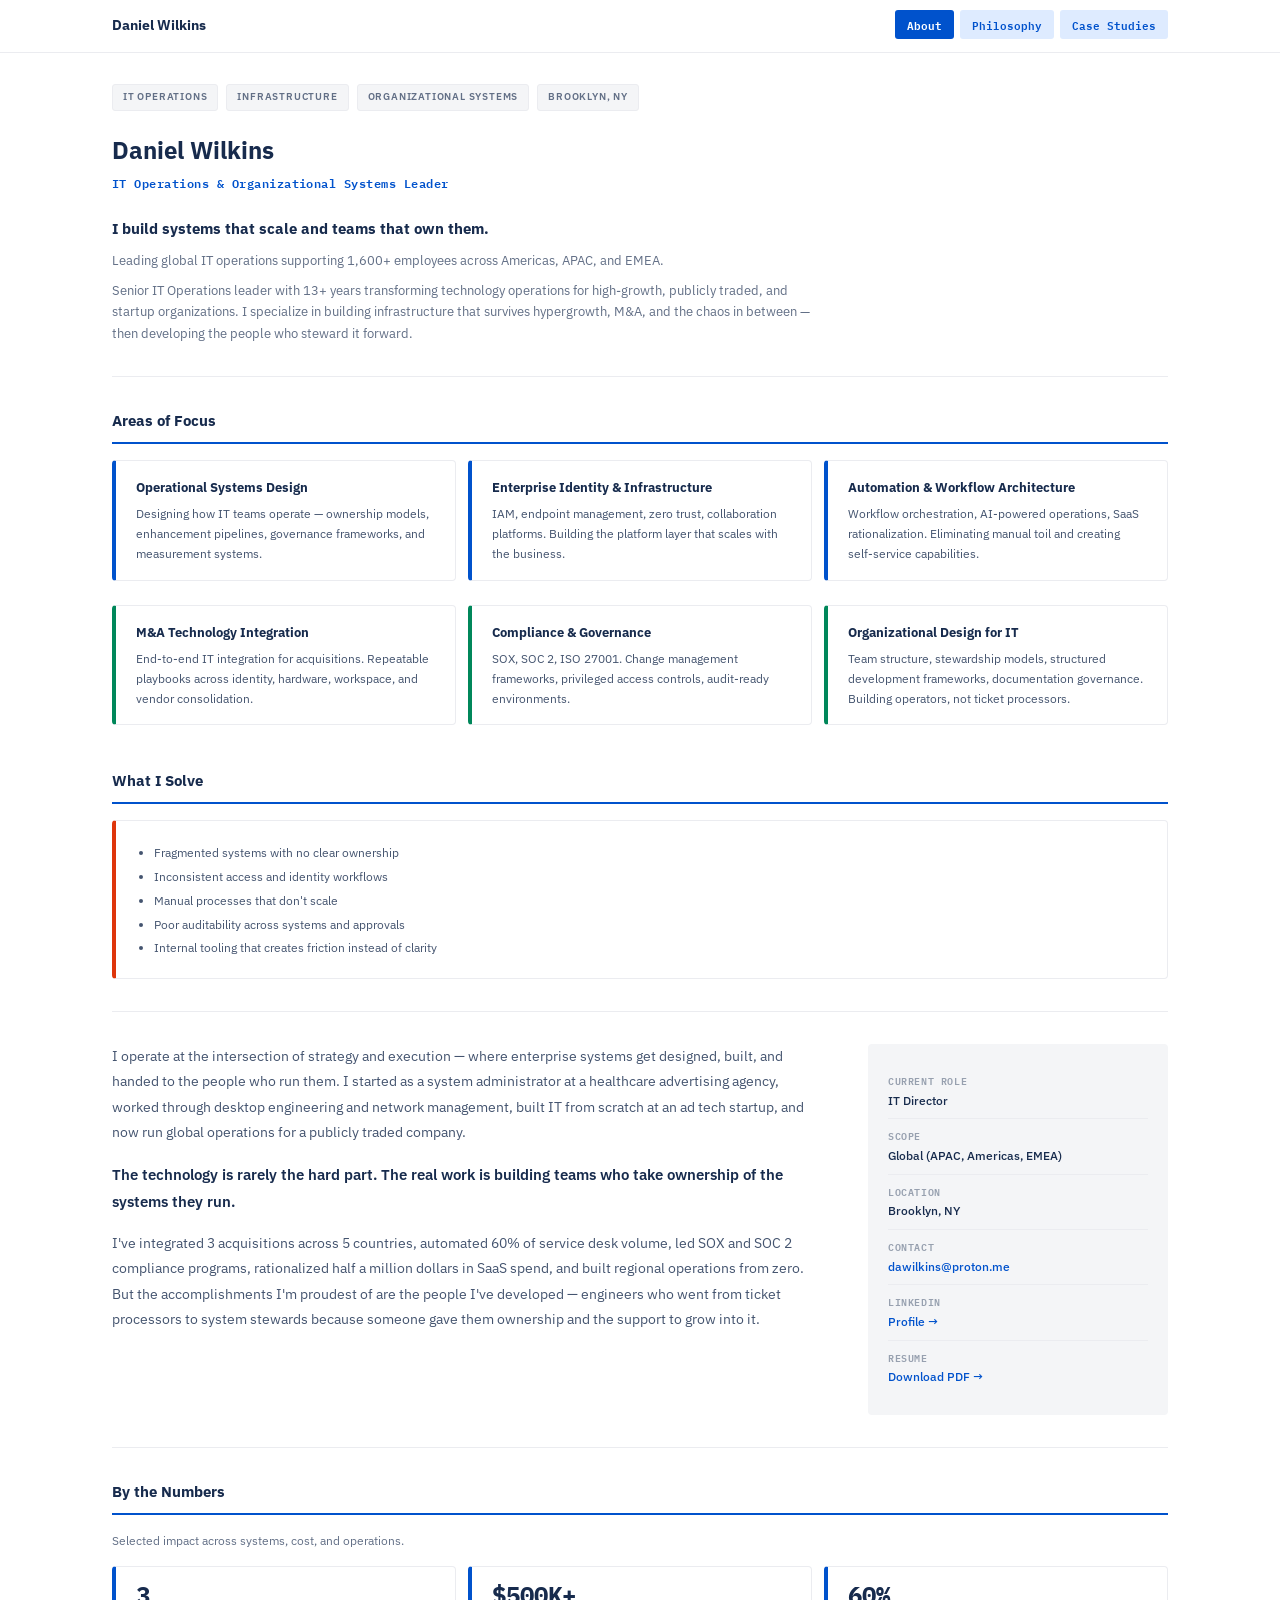
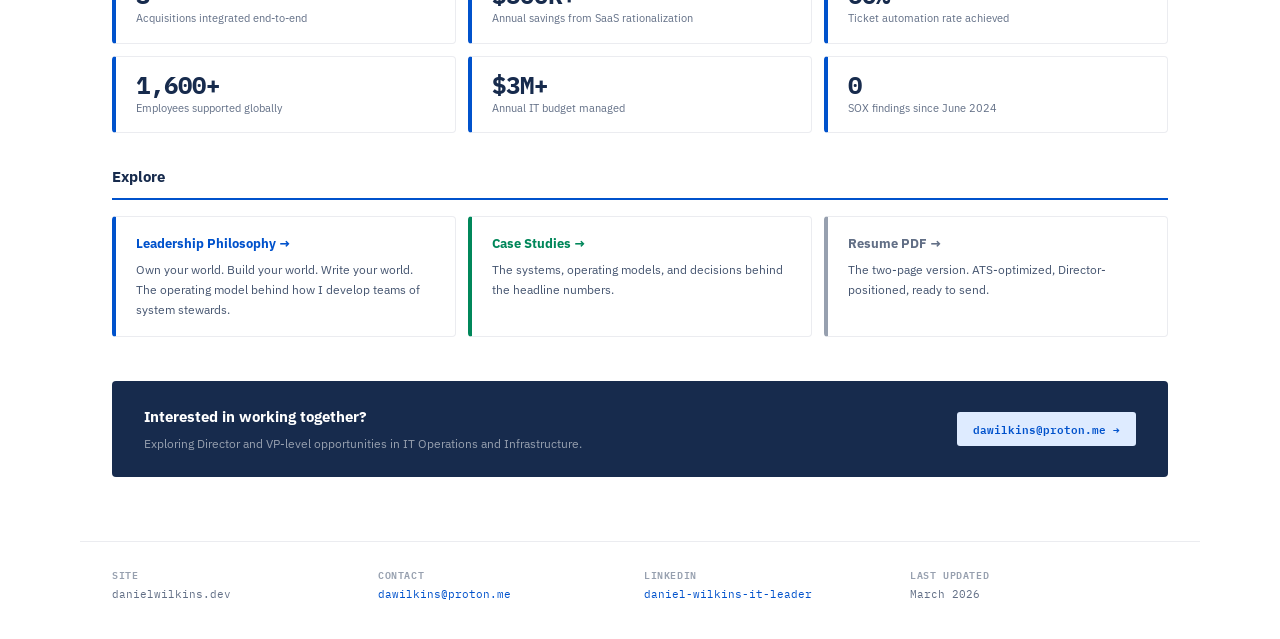
==== commit 7af31cfa: "Update current role from Sr. IT Operations Manager to IT Director" ====
--- a/index.html
+++ b/index.html
@@ -73,7 +73,7 @@
       <div class="hero-statement">I've integrated 3 acquisitions across 5 countries, automated 60% of service desk volume, led SOX and SOC 2 compliance programs, rationalized half a million dollars in SaaS spend, and built regional operations from zero. But the accomplishments I'm proudest of are the people I've developed &mdash; engineers who went from ticket processors to system stewards because someone gave them ownership and the support to grow into it.</div>
     </div>
     <div class="hero-meta-card">
-      <div class="meta-row"><div class="meta-label">Current Role</div><div class="meta-value">Sr. IT Operations Manager</div></div>
+      <div class="meta-row"><div class="meta-label">Current Role</div><div class="meta-value">IT Director</div></div>
       <div class="meta-row"><div class="meta-label">Scope</div><div class="meta-value">Global (APAC, Americas, EMEA)</div></div>
       <div class="meta-row"><div class="meta-label">Location</div><div class="meta-value">Brooklyn, NY</div></div>
       <div class="meta-row"><div class="meta-label">Contact</div><div class="meta-value"><a href="mailto:dawilkins@proton.me">dawilkins@proton.me</a></div></div>
@@ -132,4 +132,4 @@
 </footer>
 <script src="script.js"></script>
 </body>
-</html>+</html>
